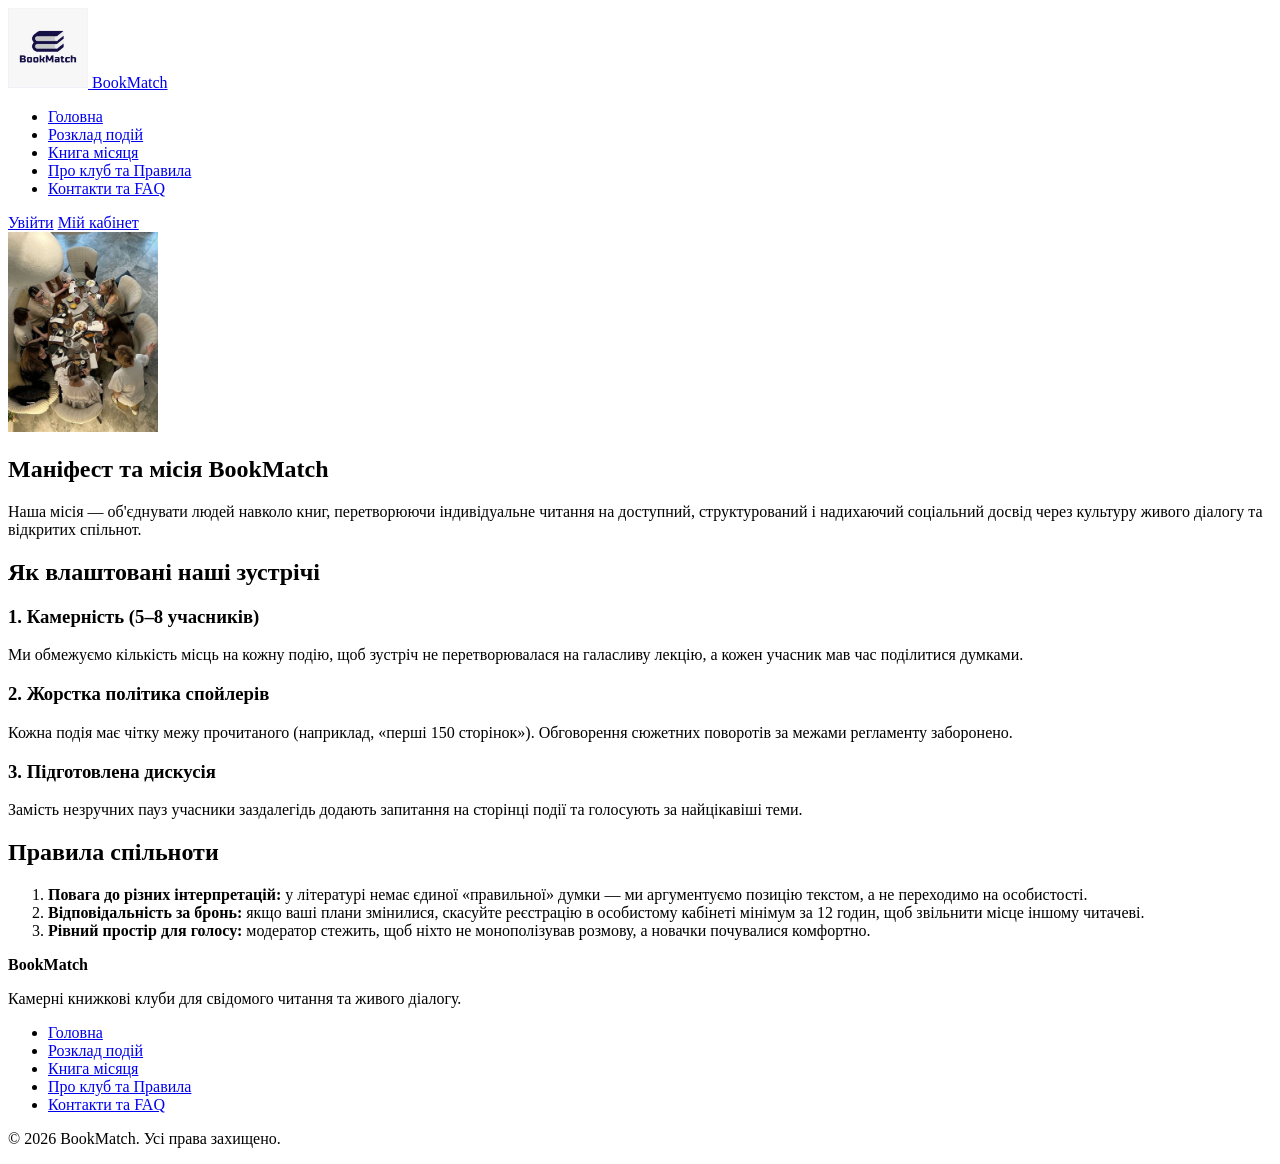
==== about.html @ 55c6db69 "Initial commit: add HTML structure, pages and README" ====
<!DOCTYPE html>
<html lang="uk">
<head>
  <meta charset="UTF-8">
  <meta name="viewport" content="width=device-width, initial-scale=1.0">
  <title>Про клуб та Правила — BookMatch</title>
  <link rel="stylesheet" href="css/reset.css">
  <link rel="stylesheet" href="css/variables.css">
  <link rel="stylesheet" href="css/main.css">
  <link rel="stylesheet" href="css/components.css">
</head>
<body>

  <header class="site-header">
    <div class="container header-inner">
      <a href="index.html" class="logo">
        <img src="images/logo/logo.png" alt="BookMatch логотип" width="80" height="80">
        <span>BookMatch</span>
      </a>
      <nav class="main-nav" aria-label="Головна навігація">
        <ul class="nav-list">
          <li><a href="index.html">Головна</a></li>
          <li><a href="events.html">Розклад подій</a></li>
          <li><a href="event-details.html">Книга місяця</a></li>
          <li><a href="about.html" class="active">Про клуб та Правила</a></li>
          <li><a href="contacts.html">Контакти та FAQ</a></li>
        </ul>
      </nav>
      <div class="header-actions">
        <a href="auth.html" class="btn btn-outline">Увійти</a>
        <a href="profile.html" class="btn btn-primary">Мій кабінет</a>
      </div>
    </div>
  </header>

  <main>
    <section class="about-mission">
      <div class="container">
        <img src="images/books/discuss.jpg" alt="image" width="150" height="200">
        <h1>Маніфест та місія BookMatch</h1>
        <p class="lead">
          Наша місія — об'єднувати людей навколо книг, перетворюючи індивідуальне читання 
          на доступний, структурований і надихаючий соціальний досвід через культуру 
          живого діалогу та відкритих спільнот.
        </p>
      </div>
    </section>

    <section class="club-principles">
      <div class="container">
        <h2>Як влаштовані наші зустрічі</h2>
        <div class="principles-grid">
          <article class="principle-card">
            <h3>1. Камерність (5–8 учасників)</h3>
            <p>Ми обмежуємо кількість місць на кожну подію, щоб зустріч не перетворювалася на галасливу лекцію, а кожен учасник мав час поділитися думками.</p>
          </article>
          <article class="principle-card">
            <h3>2. Жорстка політика спойлерів</h3>
            <p>Кожна подія має чітку межу прочитаного (наприклад, «перші 150 сторінок»). Обговорення сюжетних поворотів за межами регламенту заборонено.</p>
          </article>
          <article class="principle-card">
            <h3>3. Підготовлена дискусія</h3>
            <p>Замість незручних пауз учасники заздалегідь додають запитання на сторінці події та голосують за найцікавіші теми.</p>
          </article>
        </div>
      </div>
    </section>

    <section class="club-rules">
      <div class="container">
        <h2>Правила спільноти</h2>
        <ol class="rules-list">
          <li><strong>Повага до різних інтерпретацій:</strong> у літературі немає єдиної «правильної» думки — ми аргументуємо позицію текстом, а не переходимо на особистості.</li>
          <li><strong>Відповідальність за бронь:</strong> якщо ваші плани змінилися, скасуйте реєстрацію в особистому кабінеті мінімум за 12 годин, щоб звільнити місце іншому читачеві.</li>
          <li><strong>Рівний простір для голосу:</strong> модератор стежить, щоб ніхто не монополізував розмову, а новачки почувалися комфортно.</li>
        </ol>
      </div>
    </section>
  </main>

  <footer class="site-footer">
    <div class="container footer-inner">
      <div class="footer-brand">
        <strong>BookMatch</strong>
        <p>Камерні книжкові клуби для свідомого читання та живого діалогу.</p>
      </div>
      <nav class="footer-nav" aria-label="Навігація у футері">
        <ul>
          <li><a href="index.html">Головна</a></li>
          <li><a href="events.html">Розклад подій</a></li>
          <li><a href="event-details.html">Книга місяця</a></li>
          <li><a href="about.html">Про клуб та Правила</a></li>
          <li><a href="contacts.html">Контакти та FAQ</a></li>
        </ul>
      </nav>
      <p class="copyright">&copy; 2026 BookMatch. Усі права захищено.</p>
    </div>
  </footer>

  <script src="js/app.js"></script>
</body>
</html>
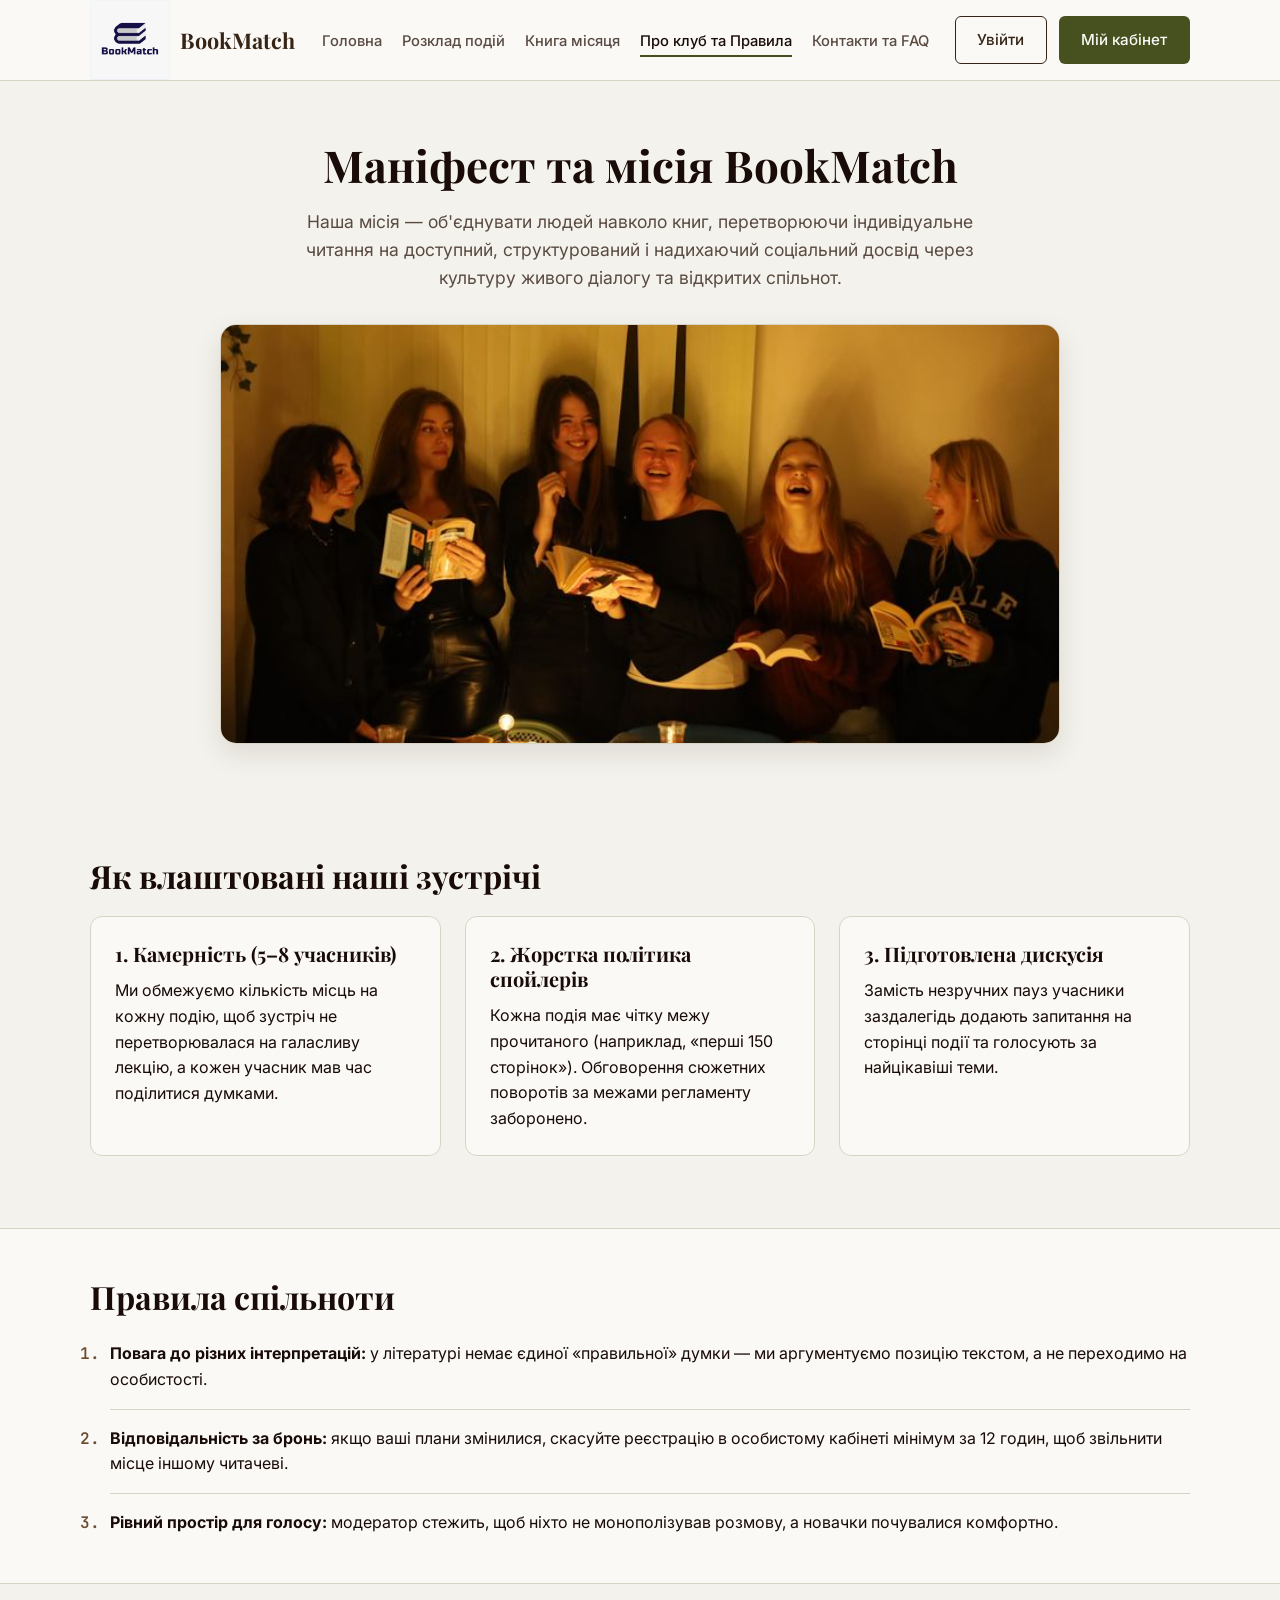
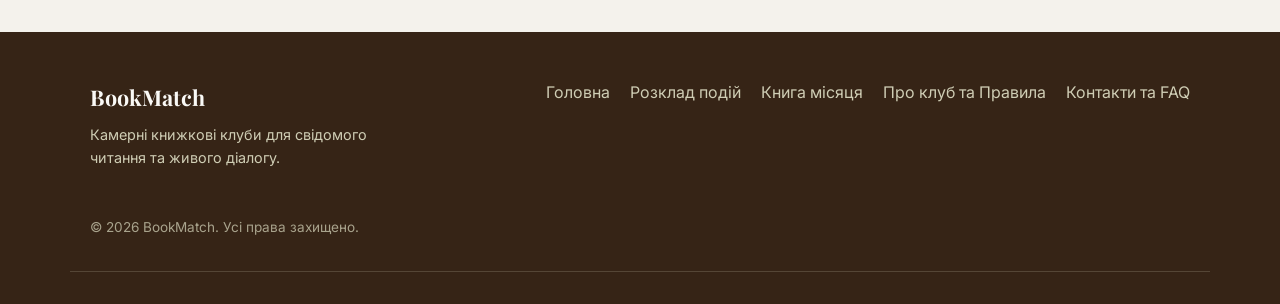
==== commit 979dcfea: "Complete Lab 3: add modular CSS, responsive layout, and update README" ====
--- a/about.html
+++ b/about.html
@@ -4,10 +4,7 @@
   <meta charset="UTF-8">
   <meta name="viewport" content="width=device-width, initial-scale=1.0">
   <title>Про клуб та Правила — BookMatch</title>
-  <link rel="stylesheet" href="css/reset.css">
-  <link rel="stylesheet" href="css/variables.css">
-  <link rel="stylesheet" href="css/main.css">
-  <link rel="stylesheet" href="css/components.css">
+  <link rel="stylesheet" href="css/style.css">
 </head>
 <body>
 
@@ -17,6 +14,12 @@
         <img src="images/logo/logo.png" alt="BookMatch логотип" width="80" height="80">
         <span>BookMatch</span>
       </a>
+      <input type="checkbox" id="burger-toggle" class="burger-toggle" aria-label="Відкрити меню">
+      <label for="burger-toggle" class="burger-btn" aria-hidden="true">
+        <span></span>
+        <span></span>
+        <span></span>
+      </label>
       <nav class="main-nav" aria-label="Головна навігація">
         <ul class="nav-list">
           <li><a href="index.html">Головна</a></li>
@@ -36,13 +39,18 @@
   <main>
     <section class="about-mission">
       <div class="container">
-        <img src="images/books/discuss.jpg" alt="image" width="150" height="200">
         <h1>Маніфест та місія BookMatch</h1>
         <p class="lead">
           Наша місія — об'єднувати людей навколо книг, перетворюючи індивідуальне читання 
           на доступний, структурований і надихаючий соціальний досвід через культуру 
           живого діалогу та відкритих спільнот.
         </p>
+        <div class="about-hero-media">
+          <img 
+            src="images/books/discuss.jpeg" 
+            alt="Затишна книжкова зустріч учасників клубу BookMatch у кав’ярні"
+          >
+        </div>
       </div>
     </section>
 
--- a/css/style.css
+++ b/css/style.css
@@ -0,0 +1,9 @@
+/* Підключення шрифтів із Google Fonts відповідно до брендбуку */
+@import url('https://fonts.googleapis.com/css2?family=Inter:wght@400;500;600&family=JetBrains+Mono:wght@400;500&family=Playfair+Display:wght@600;700&display=swap');
+
+/* Модульне підключення стилів проєкту */
+@import url('reset.css');
+@import url('variables.css');
+@import url('base.css');
+@import url('layout.css');
+@import url('components.css');
